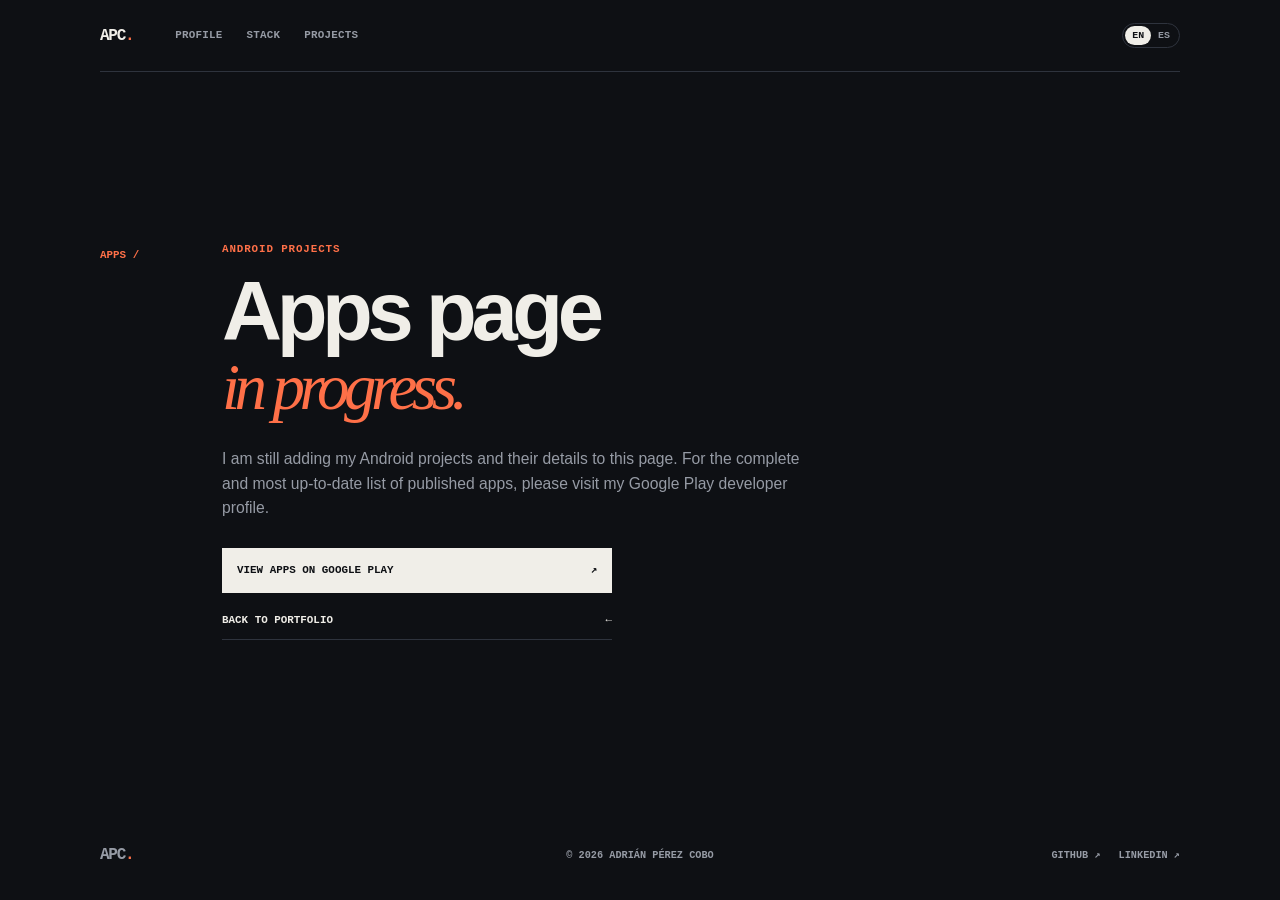
==== projects/android-apps/index.html @ e2727eb5 "Rework completo" ====
<!doctype html>
<html lang="en">
<head>
    <meta charset="utf-8">
    <meta name="viewport" content="width=device-width, initial-scale=1">
    <meta name="description" content="Android applications developed by Adrián Pérez Cobo.">
    <meta name="theme-color" content="#f5f0e8">
    <title>Android Apps — Adrián Pérez Cobo</title>
    <link rel="stylesheet" href="../../styles.css">
</head>
<body data-title-en="Android Apps — Adrián Pérez Cobo" data-title-es="Apps Android — Adrián Pérez Cobo">
    <header class="site-header">
        <a class="logo" href="../../" aria-label="Adrián Pérez Cobo, home">APC<span>.</span></a>

        <nav class="navigation" aria-label="Primary navigation">
            <a href="../../#profile" data-en="Profile" data-es="Perfil">Profile</a>
            <a href="../../#stack" data-en="Stack" data-es="Tecnologías">Stack</a>
            <a href="../../#projects" data-en="Projects" data-es="Proyectos">Projects</a>
        </nav>

        <div class="header-actions">
            <div class="language-switch" role="group" aria-label="Language">
                <button class="language-button active" type="button" data-language="en" aria-pressed="true">EN</button>
                <button class="language-button" type="button" data-language="es" aria-pressed="false">ES</button>
            </div>
        </div>
    </header>

    <main class="apps-page">
        <div class="apps-page-inner">
            <div class="section-number">APPS /</div>
            <div class="apps-page-content">
                <p class="eyebrow" data-en="Android projects" data-es="Proyectos Android">Android projects</p>
                <h1>
                    <span data-en="Apps page" data-es="Página de apps">Apps page</span>
                    <em data-en="in progress." data-es="en construcción.">in progress.</em>
                </h1>
                <p class="apps-page-copy" data-en="I am still adding my Android projects and their details to this page. For the complete and most up-to-date list of published apps, please visit my Google Play developer profile." data-es="Todavía estoy añadiendo mis proyectos Android y sus detalles a esta página. Para consultar la lista completa y actualizada de aplicaciones publicadas, visita mi perfil de desarrollador en Google Play.">I am still adding my Android projects and their details to this page. For the complete and most up-to-date list of published apps, please visit my Google Play developer profile.</p>
                <div class="apps-page-actions">
                    <a class="button button-dark" href="https://play.google.com/store/apps/dev?id=8977782208284151312" target="_blank" rel="noopener noreferrer">
                        <span data-en="View apps on Google Play" data-es="Ver apps en Google Play">View apps on Google Play</span><span aria-hidden="true">↗</span>
                    </a>
                    <a class="button button-link" href="../../">
                        <span data-en="Back to portfolio" data-es="Volver al portfolio">Back to portfolio</span><span aria-hidden="true">←</span>
                    </a>
                </div>
            </div>
        </div>
    </main>

    <footer>
        <a class="logo" href="../../" aria-label="Back to portfolio">APC<span>.</span></a>
        <span>© <span id="year"></span> Adrián Pérez Cobo</span>
        <div class="footer-links">
            <a href="https://github.com/adrianprzcb" target="_blank" rel="noopener noreferrer">GitHub ↗</a>
            <a href="https://www.linkedin.com/in/adrianprzcobo/" target="_blank" rel="noopener noreferrer">LinkedIn ↗</a>
        </div>
    </footer>

    <script src="../../script.js"></script>
</body>
</html>
---- styles.css ----
:root {
    --bg: #0e1014;
    --surface: #15181e;
    --surface-2: #1b1f27;
    --text: #f0eee8;
    --muted: #969ba5;
    --line: #2e333d;
    --accent: #ff7048;
    --accent-soft: rgba(255, 112, 72, .12);
    --max: 1080px;
    --sans: Arial, Helvetica, sans-serif;
    --mono: "Courier New", Courier, monospace;
}

* { box-sizing: border-box; margin: 0; padding: 0; }
html { scroll-behavior: smooth; }
body { color: var(--text); background: var(--bg); font-family: var(--sans); line-height: 1.55; -webkit-font-smoothing: antialiased; }
a { color: inherit; text-decoration: none; }
button, a { -webkit-tap-highlight-color: transparent; }
button { font: inherit; }
::selection { color: var(--bg); background: var(--accent); }

.site-header, main, footer { width: min(calc(100% - 40px), var(--max)); margin-inline: auto; }

.site-header {
    min-height: 72px;
    display: grid;
    grid-template-columns: auto 1fr auto;
    align-items: center;
    gap: 42px;
    border-bottom: 1px solid var(--line);
}

.logo { width: fit-content; font: 800 1rem/1 var(--mono); letter-spacing: -.08em; }
.logo span, .section-number { color: var(--accent); }
.navigation { display: flex; gap: 24px; }
.navigation a, .header-cv, .header-socials a { font: 700 .68rem/1 var(--mono); letter-spacing: .02em; text-transform: uppercase; }
.navigation a, .header-socials a { color: var(--muted); }
.navigation a:hover, .header-socials a:hover, .footer-links a:hover { color: var(--accent); }
.header-actions { justify-self: end; display: flex; align-items: center; gap: 18px; }
.header-socials { display: flex; gap: 15px; }
.header-cv { padding: 9px 11px; border: 1px solid var(--line); }
.header-cv:hover { border-color: var(--accent); }
.language-switch { display: flex; padding: 2px; border: 1px solid var(--line); border-radius: 999px; }
.language-button { padding: 5px 7px; color: var(--muted); background: none; border: 0; border-radius: 999px; cursor: pointer; font: 700 .62rem/1 var(--mono); }
.language-button.active { color: var(--bg); background: var(--text); }

.hero { padding: clamp(80px, 11vw, 125px) 0 clamp(85px, 12vw, 130px); border-bottom: 1px solid var(--line); }
.hero-kicker, .eyebrow { font: 700 .68rem/1.3 var(--mono); letter-spacing: .08em; text-transform: uppercase; }
.hero-kicker { display: flex; align-items: center; gap: 11px; margin-bottom: 34px; color: var(--muted); }
.hero-name { color: var(--text); font-size: clamp(.9rem, 1.8vw, 1.2rem); letter-spacing: .04em; }
.hero-kicker > span:first-child { width: 7px; height: 7px; background: var(--accent); border-radius: 50%; box-shadow: 0 0 0 4px var(--accent-soft); }
.hero-layout { display: grid; grid-template-columns: minmax(0, 1.35fr) minmax(300px, .65fr); align-items: end; gap: clamp(50px, 9vw, 100px); }
.hero h1 { max-width: 680px; font-size: clamp(3rem, 6.8vw, 5.6rem); line-height: .93; letter-spacing: -.065em; }
.hero h1 span, .hero h1 em { display: block; }
.hero h1 em { margin-top: 7px; color: var(--accent); font-family: Georgia, "Times New Roman", serif; font-weight: 400; font-size: .76em; }
.hero-intro > p { color: var(--muted); font-size: 1rem; }
.hero-actions { display: flex; flex-direction: column; gap: 9px; margin-top: 27px; }

.button { min-height: 45px; display: inline-flex; align-items: center; justify-content: space-between; gap: 18px; padding: 0 14px; border: 1px solid var(--line); font: 700 .68rem/1 var(--mono); text-transform: uppercase; transition: border-color .18s ease, color .18s ease, background .18s ease; }
.button:hover { color: var(--accent); border-color: var(--accent); }
.button-dark { color: var(--bg); background: var(--text); border-color: var(--text); }
.button-dark:hover { color: var(--bg); background: var(--accent); border-color: var(--accent); }
.button-link { min-height: 38px; padding-inline: 0; border-width: 0 0 1px; }

.section { display: grid; grid-template-columns: 90px 1fr; gap: 32px; padding: clamp(75px, 10vw, 115px) 0; border-bottom: 1px solid var(--line); }
.section-number { padding-top: 8px; font: 700 .68rem/1 var(--mono); }
.section-content > .eyebrow, .projects-heading .eyebrow { margin-bottom: 13px; color: var(--muted); }
.section-content > h2, .projects-heading h2 { font-size: clamp(2.2rem, 4.5vw, 3.8rem); line-height: 1; letter-spacing: -.055em; }

.stack-grid { margin-top: 52px; display: grid; grid-template-columns: repeat(2, 1fr); border-top: 1px solid var(--line); border-bottom: 1px solid var(--line); }
.stack-grid article { min-height: 230px; padding: 25px 38px 30px 0; }
.stack-grid article + article { padding-left: 38px; border-left: 1px solid var(--line); }
.stack-grid article > span { display: block; margin-bottom: 45px; color: var(--accent); font: 700 .66rem/1 var(--mono); }
.stack-grid h3 { margin-bottom: 14px; font-size: 1.25rem; }
.stack-grid p { max-width: 430px; color: var(--muted); font-size: .92rem; }
.stack-note { max-width: 720px; margin-top: 25px; color: var(--muted); font-size: .9rem; }

.projects-heading { display: flex; align-items: end; justify-content: space-between; gap: 32px; }
.text-link { flex: 0 0 auto; padding-bottom: 4px; color: var(--muted); border-bottom: 1px solid var(--accent); font: 700 .66rem/1.4 var(--mono); text-transform: uppercase; }
.text-link:hover { color: var(--accent); }
.projects-intro { max-width: 720px; margin-top: 35px; }
.projects-intro p { color: var(--muted); }
.projects-intro .button { width: min(100%, 250px); margin-top: 22px; }
.project-card { margin-top: 52px; display: grid; grid-template-columns: .8fr 1.2fr; background: var(--surface); border: 1px solid var(--line); }
.project-art { min-height: 280px; position: relative; display: grid; place-items: center; overflow: hidden; background: var(--surface-2); border-right: 1px solid var(--line); }
.project-art::before { content: ""; width: min(64%, 190px); aspect-ratio: 1; position: absolute; border: 1px solid #353b47; border-radius: 50%; }
.apps-art span { width: clamp(100px, 15vw, 145px); aspect-ratio: 1; position: relative; display: grid; place-items: center; color: var(--text); background: var(--bg); border: 1px solid var(--accent); border-radius: 24%; font: 400 clamp(3rem, 6vw, 5rem)/1 var(--mono); transform: rotate(-4deg); }
.project-info { padding: clamp(30px, 5vw, 55px); display: flex; flex-direction: column; justify-content: center; }
.project-type { margin-bottom: 20px; color: var(--accent) !important; font: 700 .66rem/1 var(--mono); }
.project-info h3 { margin-bottom: 12px; font-size: clamp(2rem, 4vw, 3.3rem); line-height: 1; letter-spacing: -.05em; }
.project-info > p { color: var(--muted); }
.project-links { margin-top: 28px; display: flex; flex-direction: column; border-top: 1px solid var(--line); }
.project-links a { display: flex; justify-content: space-between; padding: 12px 0; color: var(--muted); border-bottom: 1px solid var(--line); font: 700 .67rem/1 var(--mono); text-transform: uppercase; }
.project-links a:hover { color: var(--accent); }

.apps-page { min-height: calc(100vh - 162px); display: grid; align-items: center; padding: clamp(70px, 10vw, 110px) 0; }
.apps-page-inner { display: grid; grid-template-columns: 90px 1fr; gap: 32px; }
.apps-page-content { max-width: 760px; }
.apps-page-content .eyebrow { margin-bottom: 18px; color: var(--accent); }
.apps-page-content h1 { font-size: clamp(3rem, 6.5vw, 5.4rem); line-height: .92; letter-spacing: -.065em; }
.apps-page-content h1 em { display: block; margin-top: 7px; color: var(--accent); font-family: Georgia, "Times New Roman", serif; font-weight: 400; font-size: .78em; }
.apps-page-copy { max-width: 590px; margin-top: 30px; color: var(--muted); font-size: .98rem; }
.apps-page-actions { max-width: 390px; margin-top: 28px; display: flex; flex-direction: column; gap: 9px; }

footer { min-height: 90px; padding: 24px 0; display: grid; grid-template-columns: 1fr auto 1fr; align-items: center; gap: 24px; color: var(--muted); font: 700 .64rem/1.4 var(--mono); text-transform: uppercase; }
.footer-links { justify-self: end; display: flex; gap: 18px; }

.reveal { opacity: 0; transform: translateY(12px); transition: opacity .5s ease, transform .5s ease; }
.reveal.visible { opacity: 1; transform: none; }

@media (prefers-reduced-motion: reduce) {
    html { scroll-behavior: auto; }
    .reveal { opacity: 1; transform: none; transition: none; }
}

@media (max-width: 820px) {
    .site-header { grid-template-columns: 1fr auto; }
    .navigation { display: none; }
    .hero-layout { grid-template-columns: 1fr; gap: 38px; }
    .hero-intro { max-width: 560px; }
    .hero-actions { max-width: 390px; }
    .section, .apps-page-inner { grid-template-columns: 1fr; }
    .section-number { padding-top: 0; }
    .projects-heading { align-items: flex-start; flex-direction: column; }
}

@media (max-width: 580px) {
    .site-header, main, footer { width: min(calc(100% - 28px), var(--max)); }
    .site-header { min-height: 80px; padding: 12px 0; align-items: start; }
    .header-actions { gap: 9px; align-items: flex-end; flex-direction: column-reverse; }
    .header-socials { gap: 11px; }
    .header-socials a { font-size: .59rem; }
    .header-cv { display: none; }
    .hero { padding: 70px 0 75px; }
    .hero h1 { font-size: clamp(2.8rem, 14vw, 4rem); }
    .section { padding: 70px 0; }
    .stack-grid { grid-template-columns: 1fr; }
    .stack-grid article, .stack-grid article + article { min-height: auto; padding: 25px 0 30px; border-left: 0; }
    .stack-grid article + article { border-top: 1px solid var(--line); }
    .stack-grid article > span { margin-bottom: 28px; }
    .project-card { grid-template-columns: 1fr; }
    .project-art { min-height: 220px; border-right: 0; border-bottom: 1px solid var(--line); }
    .project-info { padding: 28px 22px; }
    .apps-page { padding: 70px 0; }
    .apps-page-content h1 { font-size: clamp(2.8rem, 14vw, 4rem); }
    footer { grid-template-columns: 1fr 1fr; }
    footer > span { grid-column: 1 / -1; grid-row: 2; }
    .footer-links { gap: 11px; }
}
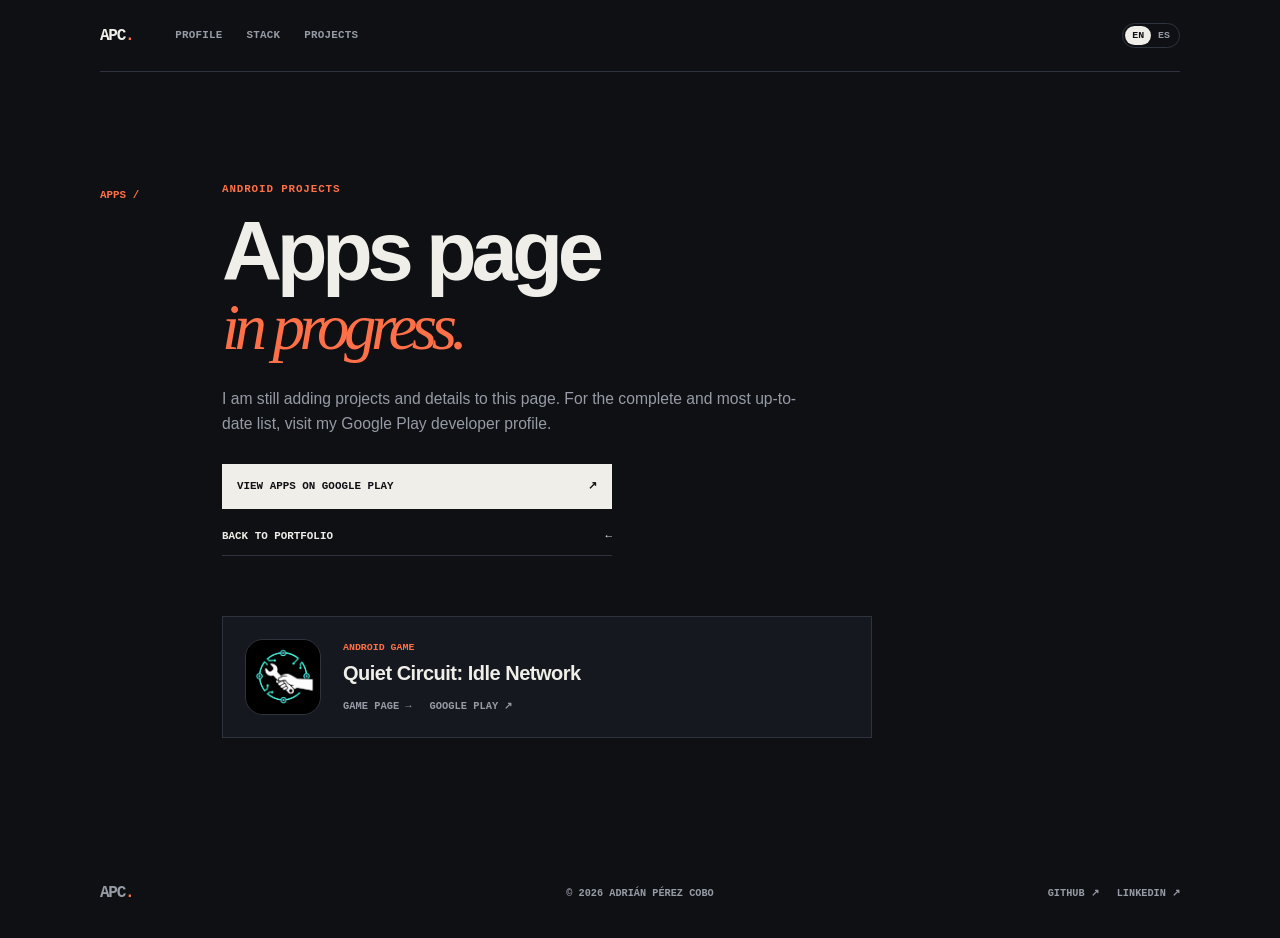
==== commit 3d812196: "Añadir QUIET CIRCUIT" ====
--- a/projects/android-apps/index.html
+++ b/projects/android-apps/index.html
@@ -35,7 +35,7 @@
                     <span data-en="Apps page" data-es="Página de apps">Apps page</span>
                     <em data-en="in progress." data-es="en construcción.">in progress.</em>
                 </h1>
-                <p class="apps-page-copy" data-en="I am still adding my Android projects and their details to this page. For the complete and most up-to-date list of published apps, please visit my Google Play developer profile." data-es="Todavía estoy añadiendo mis proyectos Android y sus detalles a esta página. Para consultar la lista completa y actualizada de aplicaciones publicadas, visita mi perfil de desarrollador en Google Play.">I am still adding my Android projects and their details to this page. For the complete and most up-to-date list of published apps, please visit my Google Play developer profile.</p>
+                <p class="apps-page-copy" data-en="I am still adding projects and details to this page. For the complete and most up-to-date list, visit my Google Play developer profile." data-es="Todavía estoy añadiendo proyectos y detalles a esta página. Para consultar la lista completa y actualizada, visita mi perfil de desarrollador en Google Play.">I am still adding projects and details to this page. For the complete and most up-to-date list, visit my Google Play developer profile.</p>
                 <div class="apps-page-actions">
                     <a class="button button-dark" href="https://play.google.com/store/apps/dev?id=8977782208284151312" target="_blank" rel="noopener noreferrer">
                         <span data-en="View apps on Google Play" data-es="Ver apps en Google Play">View apps on Google Play</span><span aria-hidden="true">↗</span>
@@ -44,6 +44,18 @@
                         <span data-en="Back to portfolio" data-es="Volver al portfolio">Back to portfolio</span><span aria-hidden="true">←</span>
                     </a>
                 </div>
+
+                <article class="app-entry">
+                    <img src="../quiet-circuit/quiet-circuit-icon.png" alt="Quiet Circuit: Idle Network app icon" width="76" height="76">
+                    <div>
+                        <p class="app-entry-label">ANDROID GAME</p>
+                        <h2>Quiet Circuit: Idle Network</h2>
+                        <div class="app-entry-links">
+                            <a href="../quiet-circuit/"><span data-en="Game page" data-es="Página del juego">Game page</span> →</a>
+                            <a href="https://play.google.com/store/apps/details?id=com.quietcircuit.idlenetwork" target="_blank" rel="noopener noreferrer">Google Play ↗</a>
+                        </div>
+                    </div>
+                </article>
             </div>
         </div>
     </main>
--- a/styles.css
+++ b/styles.css
@@ -102,6 +102,13 @@
 .apps-page-content h1 em { display: block; margin-top: 7px; color: var(--accent); font-family: Georgia, "Times New Roman", serif; font-weight: 400; font-size: .78em; }
 .apps-page-copy { max-width: 590px; margin-top: 30px; color: var(--muted); font-size: .98rem; }
 .apps-page-actions { max-width: 390px; margin-top: 28px; display: flex; flex-direction: column; gap: 9px; }
+.app-entry { max-width: 650px; margin-top: 60px; padding: 22px; display: grid; grid-template-columns: auto 1fr; align-items: center; gap: 22px; background: var(--surface); border: 1px solid var(--line); }
+.app-entry img { width: 76px; height: 76px; object-fit: cover; border: 1px solid var(--line); border-radius: 18px; }
+.app-entry-label { margin: 0 0 5px; color: var(--accent); font: 700 .62rem/1 var(--mono); }
+.app-entry h2 { margin: 0; font-size: 1.25rem; letter-spacing: -.025em; }
+.app-entry-links { margin-top: 12px; display: flex; flex-wrap: wrap; gap: 18px; }
+.app-entry-links a { color: var(--muted); font: 700 .65rem/1 var(--mono); text-transform: uppercase; }
+.app-entry-links a:hover { color: var(--accent); }
 
 footer { min-height: 90px; padding: 24px 0; display: grid; grid-template-columns: 1fr auto 1fr; align-items: center; gap: 24px; color: var(--muted); font: 700 .64rem/1.4 var(--mono); text-transform: uppercase; }
 .footer-links { justify-self: end; display: flex; gap: 18px; }
@@ -144,6 +151,7 @@
     .project-info { padding: 28px 22px; }
     .apps-page { padding: 70px 0; }
     .apps-page-content h1 { font-size: clamp(2.8rem, 14vw, 4rem); }
+    .app-entry { grid-template-columns: 1fr; }
     footer { grid-template-columns: 1fr 1fr; }
     footer > span { grid-column: 1 / -1; grid-row: 2; }
     .footer-links { gap: 11px; }
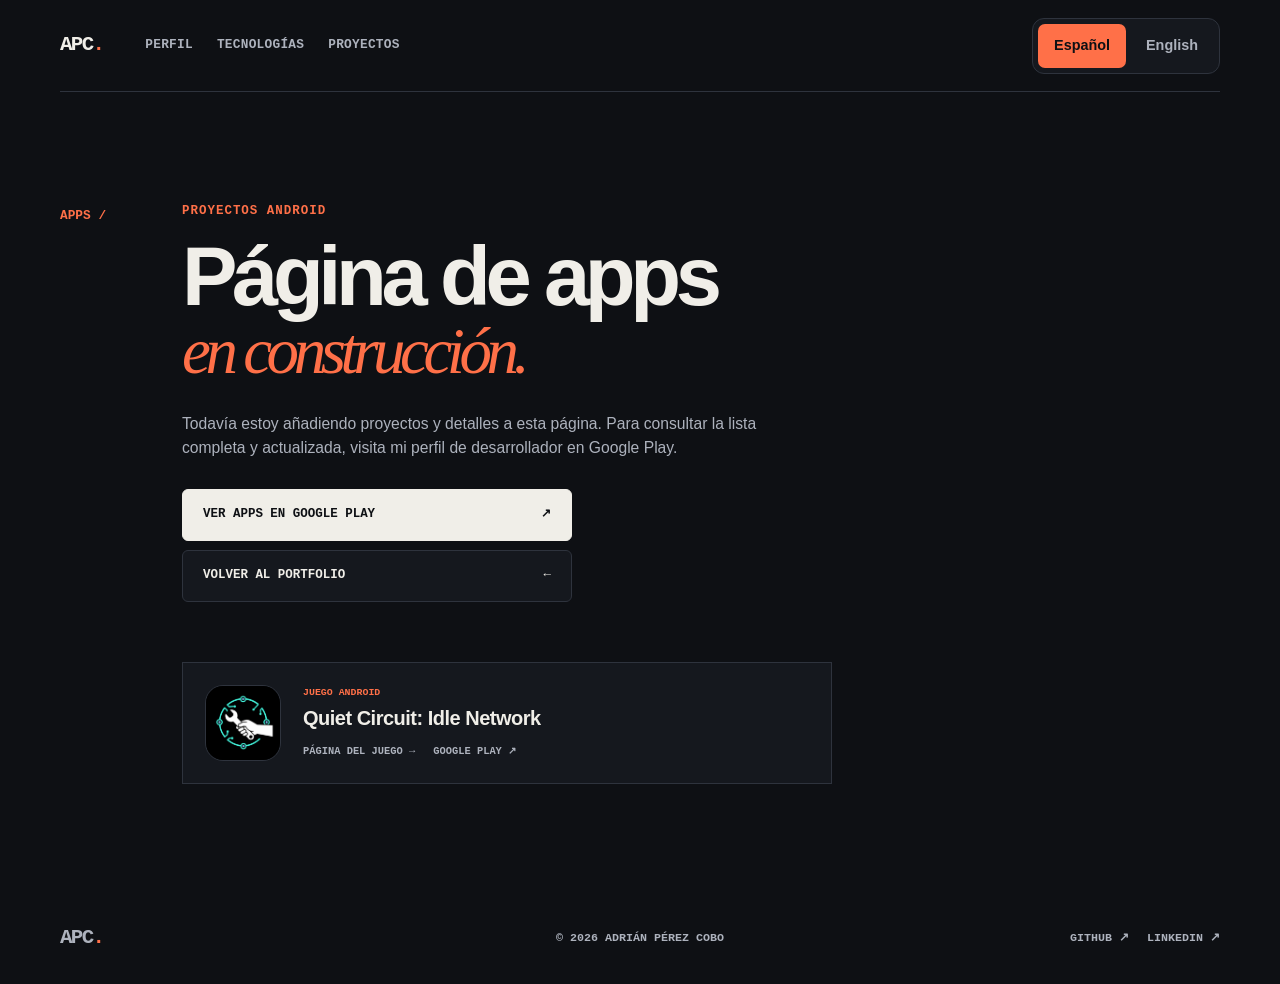
==== commit d9318a11: "Mejoras y cambios de descripciones y links" ====
--- a/projects/android-apps/index.html
+++ b/projects/android-apps/index.html
@@ -1,27 +1,27 @@
 <!doctype html>
-<html lang="en">
+<html lang="es">
 <head>
     <meta charset="utf-8">
     <meta name="viewport" content="width=device-width, initial-scale=1">
-    <meta name="description" content="Android applications developed by Adrián Pérez Cobo.">
-    <meta name="theme-color" content="#f5f0e8">
-    <title>Android Apps — Adrián Pérez Cobo</title>
-    <link rel="stylesheet" href="../../styles.css">
+    <meta name="description" content="Aplicaciones Android desarrolladas por Adrián Pérez Cobo.">
+    <meta name="theme-color" content="#0e1014">
+    <title>Apps Android — Adrián Pérez Cobo</title>
+    <link rel="stylesheet" href="../../styles.css?v=20261012-3">
 </head>
 <body data-title-en="Android Apps — Adrián Pérez Cobo" data-title-es="Apps Android — Adrián Pérez Cobo">
     <header class="site-header">
-        <a class="logo" href="../../" aria-label="Adrián Pérez Cobo, home">APC<span>.</span></a>
+        <a class="logo" href="../../index.html" aria-label="Adrián Pérez Cobo, inicio" data-aria-en="Adrián Pérez Cobo, home" data-aria-es="Adrián Pérez Cobo, inicio">APC<span>.</span></a>
 
-        <nav class="navigation" aria-label="Primary navigation">
-            <a href="../../#profile" data-en="Profile" data-es="Perfil">Profile</a>
-            <a href="../../#stack" data-en="Stack" data-es="Tecnologías">Stack</a>
-            <a href="../../#projects" data-en="Projects" data-es="Proyectos">Projects</a>
+        <nav class="navigation" aria-label="Navegación principal" data-aria-en="Primary navigation" data-aria-es="Navegación principal">
+            <a href="../../index.html#profile" data-en="Profile" data-es="Perfil">Perfil</a>
+            <a href="../../index.html#stack" data-en="Stack" data-es="Tecnologías">Tecnologías</a>
+            <a href="../../index.html#projects" data-en="Projects" data-es="Proyectos">Proyectos</a>
         </nav>
 
         <div class="header-actions">
-            <div class="language-switch" role="group" aria-label="Language">
-                <button class="language-button active" type="button" data-language="en" aria-pressed="true">EN</button>
-                <button class="language-button" type="button" data-language="es" aria-pressed="false">ES</button>
+            <div class="language-switch" role="group" aria-label="Idioma" data-aria-en="Language" data-aria-es="Idioma">
+                <button class="language-button active" type="button" data-language="es" aria-pressed="true" lang="es">Español</button>
+                <button class="language-button" type="button" data-language="en" aria-pressed="false" lang="en">English</button>
             </div>
         </div>
     </header>
@@ -30,28 +30,28 @@
         <div class="apps-page-inner">
             <div class="section-number">APPS /</div>
             <div class="apps-page-content">
-                <p class="eyebrow" data-en="Android projects" data-es="Proyectos Android">Android projects</p>
+                <p class="eyebrow" data-en="Android projects" data-es="Proyectos Android">Proyectos Android</p>
                 <h1>
-                    <span data-en="Apps page" data-es="Página de apps">Apps page</span>
-                    <em data-en="in progress." data-es="en construcción.">in progress.</em>
+                    <span data-en="Apps page" data-es="Página de apps">Página de apps</span>
+                    <em data-en="in progress." data-es="en construcción.">en construcción.</em>
                 </h1>
-                <p class="apps-page-copy" data-en="I am still adding projects and details to this page. For the complete and most up-to-date list, visit my Google Play developer profile." data-es="Todavía estoy añadiendo proyectos y detalles a esta página. Para consultar la lista completa y actualizada, visita mi perfil de desarrollador en Google Play.">I am still adding projects and details to this page. For the complete and most up-to-date list, visit my Google Play developer profile.</p>
+                <p class="apps-page-copy" data-en="I am still adding projects and details to this page. For the complete and most up-to-date list, visit my Google Play developer profile." data-es="Todavía estoy añadiendo proyectos y detalles a esta página. Para consultar la lista completa y actualizada, visita mi perfil de desarrollador en Google Play.">Todavía estoy añadiendo proyectos y detalles a esta página. Para consultar la lista completa y actualizada, visita mi perfil de desarrollador en Google Play.</p>
                 <div class="apps-page-actions">
                     <a class="button button-dark" href="https://play.google.com/store/apps/dev?id=8977782208284151312" target="_blank" rel="noopener noreferrer">
-                        <span data-en="View apps on Google Play" data-es="Ver apps en Google Play">View apps on Google Play</span><span aria-hidden="true">↗</span>
+                        <span data-en="View apps on Google Play" data-es="Ver apps en Google Play">Ver apps en Google Play</span><span aria-hidden="true">↗</span>
                     </a>
-                    <a class="button button-link" href="../../">
-                        <span data-en="Back to portfolio" data-es="Volver al portfolio">Back to portfolio</span><span aria-hidden="true">←</span>
+                    <a class="button button-link" href="../../index.html">
+                        <span data-en="Back to portfolio" data-es="Volver al portfolio">Volver al portfolio</span><span aria-hidden="true">←</span>
                     </a>
                 </div>
 
                 <article class="app-entry">
-                    <img src="../quiet-circuit/quiet-circuit-icon.png" alt="Quiet Circuit: Idle Network app icon" width="76" height="76">
+                    <img src="../quiet-circuit/quiet-circuit-icon.png" alt="Icono de Quiet Circuit: Idle Network" width="76" height="76">
                     <div>
-                        <p class="app-entry-label">ANDROID GAME</p>
+                        <p class="app-entry-label" data-en="ANDROID GAME" data-es="JUEGO ANDROID">JUEGO ANDROID</p>
                         <h2>Quiet Circuit: Idle Network</h2>
                         <div class="app-entry-links">
-                            <a href="../quiet-circuit/"><span data-en="Game page" data-es="Página del juego">Game page</span> →</a>
+                            <a href="../quiet-circuit/index.html"><span data-en="Game page" data-es="Página del juego">Página del juego</span> →</a>
                             <a href="https://play.google.com/store/apps/details?id=com.quietcircuit.idlenetwork" target="_blank" rel="noopener noreferrer">Google Play ↗</a>
                         </div>
                     </div>
@@ -61,7 +61,7 @@
     </main>
 
     <footer>
-        <a class="logo" href="../../" aria-label="Back to portfolio">APC<span>.</span></a>
+        <a class="logo" href="../../index.html" aria-label="Volver al portfolio" data-aria-en="Back to portfolio" data-aria-es="Volver al portfolio">APC<span>.</span></a>
         <span>© <span id="year"></span> Adrián Pérez Cobo</span>
         <div class="footer-links">
             <a href="https://github.com/adrianprzcb" target="_blank" rel="noopener noreferrer">GitHub ↗</a>
@@ -69,6 +69,6 @@
         </div>
     </footer>
 
-    <script src="../../script.js"></script>
+    <script src="../../script.js?v=20261012-1"></script>
 </body>
 </html>
--- a/styles.css
+++ b/styles.css
@@ -3,11 +3,11 @@
     --surface: #15181e;
     --surface-2: #1b1f27;
     --text: #f0eee8;
-    --muted: #969ba5;
+    --muted: #adb2bd;
     --line: #2e333d;
     --accent: #ff7048;
     --accent-soft: rgba(255, 112, 72, .12);
-    --max: 1080px;
+    --max: 1160px;
     --sans: Arial, Helvetica, sans-serif;
     --mono: "Courier New", Courier, monospace;
 }
@@ -15,15 +15,17 @@
 * { box-sizing: border-box; margin: 0; padding: 0; }
 html { scroll-behavior: smooth; }
 body { color: var(--text); background: var(--bg); font-family: var(--sans); line-height: 1.55; -webkit-font-smoothing: antialiased; }
+section[id] { scroll-margin-top: 30px; }
 a { color: inherit; text-decoration: none; }
 button, a { -webkit-tap-highlight-color: transparent; }
 button { font: inherit; }
 ::selection { color: var(--bg); background: var(--accent); }
+:focus-visible { outline: 2px solid var(--accent); outline-offset: 5px; }
 
 .site-header, main, footer { width: min(calc(100% - 40px), var(--max)); margin-inline: auto; }
 
 .site-header {
-    min-height: 72px;
+    min-height: 92px;
     display: grid;
     grid-template-columns: auto 1fr auto;
     align-items: center;
@@ -31,68 +33,70 @@
     border-bottom: 1px solid var(--line);
 }
 
-.logo { width: fit-content; font: 800 1rem/1 var(--mono); letter-spacing: -.08em; }
+.logo { width: fit-content; font: 800 1.3rem/1 var(--mono); letter-spacing: -.08em; }
 .logo span, .section-number { color: var(--accent); }
 .navigation { display: flex; gap: 24px; }
-.navigation a, .header-cv, .header-socials a { font: 700 .68rem/1 var(--mono); letter-spacing: .02em; text-transform: uppercase; }
+.navigation a, .header-cv, .header-socials a { font: 700 .8rem/1 var(--mono); letter-spacing: .02em; text-transform: uppercase; }
+.navigation a { padding-block: 15px; }
 .navigation a, .header-socials a { color: var(--muted); }
 .navigation a:hover, .header-socials a:hover, .footer-links a:hover { color: var(--accent); }
 .header-actions { justify-self: end; display: flex; align-items: center; gap: 18px; }
 .header-socials { display: flex; gap: 15px; }
 .header-cv { padding: 9px 11px; border: 1px solid var(--line); }
 .header-cv:hover { border-color: var(--accent); }
-.language-switch { display: flex; padding: 2px; border: 1px solid var(--line); border-radius: 999px; }
-.language-button { padding: 5px 7px; color: var(--muted); background: none; border: 0; border-radius: 999px; cursor: pointer; font: 700 .62rem/1 var(--mono); }
-.language-button.active { color: var(--bg); background: var(--text); }
+.language-switch { display: flex; gap: 4px; padding: 5px; background: var(--surface); border: 1px solid var(--line); border-radius: 12px; }
+.language-button { min-height: 44px; padding: 10px 16px; color: var(--muted); background: none; border: 0; border-radius: 7px; cursor: pointer; font: 700 .9rem/1 var(--sans); transition: background .18s ease, color .18s ease; }
+.language-button:hover { color: var(--text); background: var(--surface-2); }
+.language-button.active { color: var(--bg); background: var(--accent); }
 
-.hero { padding: clamp(80px, 11vw, 125px) 0 clamp(85px, 12vw, 130px); border-bottom: 1px solid var(--line); }
-.hero-kicker, .eyebrow { font: 700 .68rem/1.3 var(--mono); letter-spacing: .08em; text-transform: uppercase; }
-.hero-kicker { display: flex; align-items: center; gap: 11px; margin-bottom: 34px; color: var(--muted); }
-.hero-name { color: var(--text); font-size: clamp(.9rem, 1.8vw, 1.2rem); letter-spacing: .04em; }
+.hero { padding: clamp(48px, 6vw, 72px) 0; border-bottom: 1px solid var(--line); }
+.hero-kicker, .eyebrow { font: 700 .78rem/1.5 var(--mono); letter-spacing: .08em; text-transform: uppercase; }
+.hero-kicker { display: flex; align-items: center; gap: 13px; margin-bottom: 24px; color: var(--muted); }
 .hero-kicker > span:first-child { width: 7px; height: 7px; background: var(--accent); border-radius: 50%; box-shadow: 0 0 0 4px var(--accent-soft); }
-.hero-layout { display: grid; grid-template-columns: minmax(0, 1.35fr) minmax(300px, .65fr); align-items: end; gap: clamp(50px, 9vw, 100px); }
-.hero h1 { max-width: 680px; font-size: clamp(3rem, 6.8vw, 5.6rem); line-height: .93; letter-spacing: -.065em; }
-.hero h1 span, .hero h1 em { display: block; }
-.hero h1 em { margin-top: 7px; color: var(--accent); font-family: Georgia, "Times New Roman", serif; font-weight: 400; font-size: .76em; }
-.hero-intro > p { color: var(--muted); font-size: 1rem; }
-.hero-actions { display: flex; flex-direction: column; gap: 9px; margin-top: 27px; }
+.hero h1 { display: flex; flex-wrap: wrap; column-gap: .22em; font-size: clamp(2.75rem, 6vw, 4.75rem); line-height: 1.05; letter-spacing: -.055em; font-weight: 800; }
+.hero h1 > span { display: block; }
+.hero h1 .name-dot { color: var(--accent); }
+.hero-subtitle { max-width: 1000px; margin-top: 20px; color: var(--accent); font-size: clamp(1rem, 1.5vw, 1.15rem); line-height: 1.8; font-weight: 600; }
+.hero-subtitle > span[aria-hidden] { margin-inline: .3em; color: #646a75; font-weight: 400; }
+.hero-intro { max-width: 800px; margin-top: 24px; }
+.hero-intro > p { color: var(--muted); font-size: clamp(1.05rem, 1.6vw, 1.2rem); line-height: 1.65; text-wrap: pretty; }
+.hero-actions { display: flex; flex-wrap: wrap; gap: 16px; margin-top: 24px; }
+.hero-actions .button { min-width: 190px; }
 
-.button { min-height: 45px; display: inline-flex; align-items: center; justify-content: space-between; gap: 18px; padding: 0 14px; border: 1px solid var(--line); font: 700 .68rem/1 var(--mono); text-transform: uppercase; transition: border-color .18s ease, color .18s ease, background .18s ease; }
+.button { min-height: 52px; display: inline-flex; align-items: center; justify-content: space-between; gap: 24px; padding: 14px 20px; border: 1px solid var(--line); border-radius: 6px; font: 700 .78rem/1.4 var(--mono); text-transform: uppercase; transition: border-color .18s ease, color .18s ease, background .18s ease; }
 .button:hover { color: var(--accent); border-color: var(--accent); }
 .button-dark { color: var(--bg); background: var(--text); border-color: var(--text); }
 .button-dark:hover { color: var(--bg); background: var(--accent); border-color: var(--accent); }
-.button-link { min-height: 38px; padding-inline: 0; border-width: 0 0 1px; }
+.button-link { background: var(--surface); }
 
 .section { display: grid; grid-template-columns: 90px 1fr; gap: 32px; padding: clamp(75px, 10vw, 115px) 0; border-bottom: 1px solid var(--line); }
-.section-number { padding-top: 8px; font: 700 .68rem/1 var(--mono); }
+.section-number { padding-top: 8px; font: 700 .8rem/1 var(--mono); }
 .section-content > .eyebrow, .projects-heading .eyebrow { margin-bottom: 13px; color: var(--muted); }
 .section-content > h2, .projects-heading h2 { font-size: clamp(2.2rem, 4.5vw, 3.8rem); line-height: 1; letter-spacing: -.055em; }
 
-.stack-grid { margin-top: 52px; display: grid; grid-template-columns: repeat(2, 1fr); border-top: 1px solid var(--line); border-bottom: 1px solid var(--line); }
-.stack-grid article { min-height: 230px; padding: 25px 38px 30px 0; }
-.stack-grid article + article { padding-left: 38px; border-left: 1px solid var(--line); }
-.stack-grid article > span { display: block; margin-bottom: 45px; color: var(--accent); font: 700 .66rem/1 var(--mono); }
+.stack-grid { margin-top: 38px; display: grid; grid-template-columns: repeat(2, 1fr); gap: 20px; }
+.stack-grid article { padding: 28px; background: var(--surface); border: 1px solid var(--line); border-radius: 10px; }
+.stack-grid article > span { display: block; margin-bottom: 28px; color: var(--accent); font: 700 .78rem/1 var(--mono); }
 .stack-grid h3 { margin-bottom: 14px; font-size: 1.25rem; }
-.stack-grid p { max-width: 430px; color: var(--muted); font-size: .92rem; }
-.stack-note { max-width: 720px; margin-top: 25px; color: var(--muted); font-size: .9rem; }
+.stack-grid p { max-width: 430px; color: var(--muted); font-size: 1rem; line-height: 1.8; }
+.stack-note { max-width: 720px; margin-top: 25px; color: var(--muted); font-size: 1rem; }
 
 .projects-heading { display: flex; align-items: end; justify-content: space-between; gap: 32px; }
 .text-link { flex: 0 0 auto; padding-bottom: 4px; color: var(--muted); border-bottom: 1px solid var(--accent); font: 700 .66rem/1.4 var(--mono); text-transform: uppercase; }
 .text-link:hover { color: var(--accent); }
-.projects-intro { max-width: 720px; margin-top: 35px; }
-.projects-intro p { color: var(--muted); }
-.projects-intro .button { width: min(100%, 250px); margin-top: 22px; }
-.project-card { margin-top: 52px; display: grid; grid-template-columns: .8fr 1.2fr; background: var(--surface); border: 1px solid var(--line); }
-.project-art { min-height: 280px; position: relative; display: grid; place-items: center; overflow: hidden; background: var(--surface-2); border-right: 1px solid var(--line); }
-.project-art::before { content: ""; width: min(64%, 190px); aspect-ratio: 1; position: absolute; border: 1px solid #353b47; border-radius: 50%; }
-.apps-art span { width: clamp(100px, 15vw, 145px); aspect-ratio: 1; position: relative; display: grid; place-items: center; color: var(--text); background: var(--bg); border: 1px solid var(--accent); border-radius: 24%; font: 400 clamp(3rem, 6vw, 5rem)/1 var(--mono); transform: rotate(-4deg); }
-.project-info { padding: clamp(30px, 5vw, 55px); display: flex; flex-direction: column; justify-content: center; }
-.project-type { margin-bottom: 20px; color: var(--accent) !important; font: 700 .66rem/1 var(--mono); }
-.project-info h3 { margin-bottom: 12px; font-size: clamp(2rem, 4vw, 3.3rem); line-height: 1; letter-spacing: -.05em; }
-.project-info > p { color: var(--muted); }
+.projects-intro { margin-top: 30px; display: flex; justify-content: space-between; align-items: center; gap: 32px; }
+.projects-intro p { max-width: 620px; color: var(--muted); font-size: 1.05rem; line-height: 1.7; text-wrap: pretty; }
+.projects-intro .button { flex: 0 0 auto; }
+.projects-list { margin-top: 48px; }
+.project-card { display: grid; grid-template-columns: minmax(0, .8fr) minmax(0, 1.2fr); gap: clamp(32px, 5vw, 64px); padding: 40px 0; border-top: 1px solid var(--line); }
+.project-type { margin-bottom: 18px; color: var(--accent); font: 700 .73rem/1.5 var(--mono); }
+.project-heading h3 { max-width: 350px; font-size: clamp(2rem, 3.5vw, 2.8rem); line-height: 1.1; letter-spacing: -.05em; }
+.project-info > p { color: var(--muted); font-size: 1.05rem; line-height: 1.7; text-wrap: pretty; }
 .project-links { margin-top: 28px; display: flex; flex-direction: column; border-top: 1px solid var(--line); }
-.project-links a { display: flex; justify-content: space-between; padding: 12px 0; color: var(--muted); border-bottom: 1px solid var(--line); font: 700 .67rem/1 var(--mono); text-transform: uppercase; }
+.project-links a { min-height: 48px; display: flex; align-items: center; justify-content: space-between; gap: 16px; padding: 14px 0; color: var(--text); border-bottom: 1px solid var(--line); font: 700 .76rem/1.5 var(--mono); text-transform: uppercase; }
 .project-links a:hover { color: var(--accent); }
+.project-tags { display: flex; flex-wrap: wrap; gap: 8px; margin-top: 22px; list-style: none; }
+.project-tags li { padding: 5px 10px; background: var(--surface-2); border: 1px solid var(--line); border-radius: 5px; color: var(--muted); font: 400 .75rem/1.5 var(--mono); }
 
 .apps-page { min-height: calc(100vh - 162px); display: grid; align-items: center; padding: clamp(70px, 10vw, 110px) 0; }
 .apps-page-inner { display: grid; grid-template-columns: 90px 1fr; gap: 32px; }
@@ -110,7 +114,7 @@
 .app-entry-links a { color: var(--muted); font: 700 .65rem/1 var(--mono); text-transform: uppercase; }
 .app-entry-links a:hover { color: var(--accent); }
 
-footer { min-height: 90px; padding: 24px 0; display: grid; grid-template-columns: 1fr auto 1fr; align-items: center; gap: 24px; color: var(--muted); font: 700 .64rem/1.4 var(--mono); text-transform: uppercase; }
+footer { min-height: 90px; padding: 24px 0; display: grid; grid-template-columns: 1fr auto 1fr; align-items: center; gap: 24px; color: var(--muted); font: 700 .73rem/1.4 var(--mono); text-transform: uppercase; }
 .footer-links { justify-self: end; display: flex; gap: 18px; }
 
 .reveal { opacity: 0; transform: translateY(12px); transition: opacity .5s ease, transform .5s ease; }
@@ -119,40 +123,47 @@
 @media (prefers-reduced-motion: reduce) {
     html { scroll-behavior: auto; }
     .reveal { opacity: 1; transform: none; transition: none; }
+    *, *::before, *::after { transition: none !important; }
 }
 
 @media (max-width: 820px) {
     .site-header { grid-template-columns: 1fr auto; }
     .navigation { display: none; }
-    .hero-layout { grid-template-columns: 1fr; gap: 38px; }
-    .hero-intro { max-width: 560px; }
-    .hero-actions { max-width: 390px; }
     .section, .apps-page-inner { grid-template-columns: 1fr; }
     .section-number { padding-top: 0; }
     .projects-heading { align-items: flex-start; flex-direction: column; }
+    .projects-intro { align-items: flex-start; flex-direction: column; gap: 22px; }
+    footer { grid-template-columns: auto 1fr; }
+    footer > span { grid-column: 1 / -1; grid-row: 2; }
+}
+
+@media (max-width: 700px) {
+    .project-card { grid-template-columns: 1fr; gap: 24px; padding: 32px 0; }
+    .project-heading h3 { max-width: none; }
+    .project-type { margin-bottom: 12px; }
 }
 
 @media (max-width: 580px) {
     .site-header, main, footer { width: min(calc(100% - 28px), var(--max)); }
-    .site-header { min-height: 80px; padding: 12px 0; align-items: start; }
-    .header-actions { gap: 9px; align-items: flex-end; flex-direction: column-reverse; }
+    .site-header { min-height: 80px; gap: 16px; padding: 12px 0; }
     .header-socials { gap: 11px; }
     .header-socials a { font-size: .59rem; }
     .header-cv { display: none; }
-    .hero { padding: 70px 0 75px; }
-    .hero h1 { font-size: clamp(2.8rem, 14vw, 4rem); }
+    .language-button { padding-inline: 12px; font-size: .85rem; }
+    .hero { padding: 42px 0 48px; }
+    .hero-kicker { font-size: .68rem; }
+    .hero h1 { font-size: clamp(2.25rem, 9.5vw, 3rem); }
+    .hero-subtitle { margin-top: 18px; }
+    .hero-intro { margin-top: 20px; }
+    .hero-actions { display: grid; grid-template-columns: 1fr; gap: 12px; }
     .section { padding: 70px 0; }
     .stack-grid { grid-template-columns: 1fr; }
-    .stack-grid article, .stack-grid article + article { min-height: auto; padding: 25px 0 30px; border-left: 0; }
-    .stack-grid article + article { border-top: 1px solid var(--line); }
+    .stack-grid article { padding: 24px; }
     .stack-grid article > span { margin-bottom: 28px; }
-    .project-card { grid-template-columns: 1fr; }
-    .project-art { min-height: 220px; border-right: 0; border-bottom: 1px solid var(--line); }
-    .project-info { padding: 28px 22px; }
     .apps-page { padding: 70px 0; }
     .apps-page-content h1 { font-size: clamp(2.8rem, 14vw, 4rem); }
     .app-entry { grid-template-columns: 1fr; }
     footer { grid-template-columns: 1fr 1fr; }
     footer > span { grid-column: 1 / -1; grid-row: 2; }
-    .footer-links { gap: 11px; }
+    .footer-links { gap: 11px; flex-wrap: wrap; }
 }
